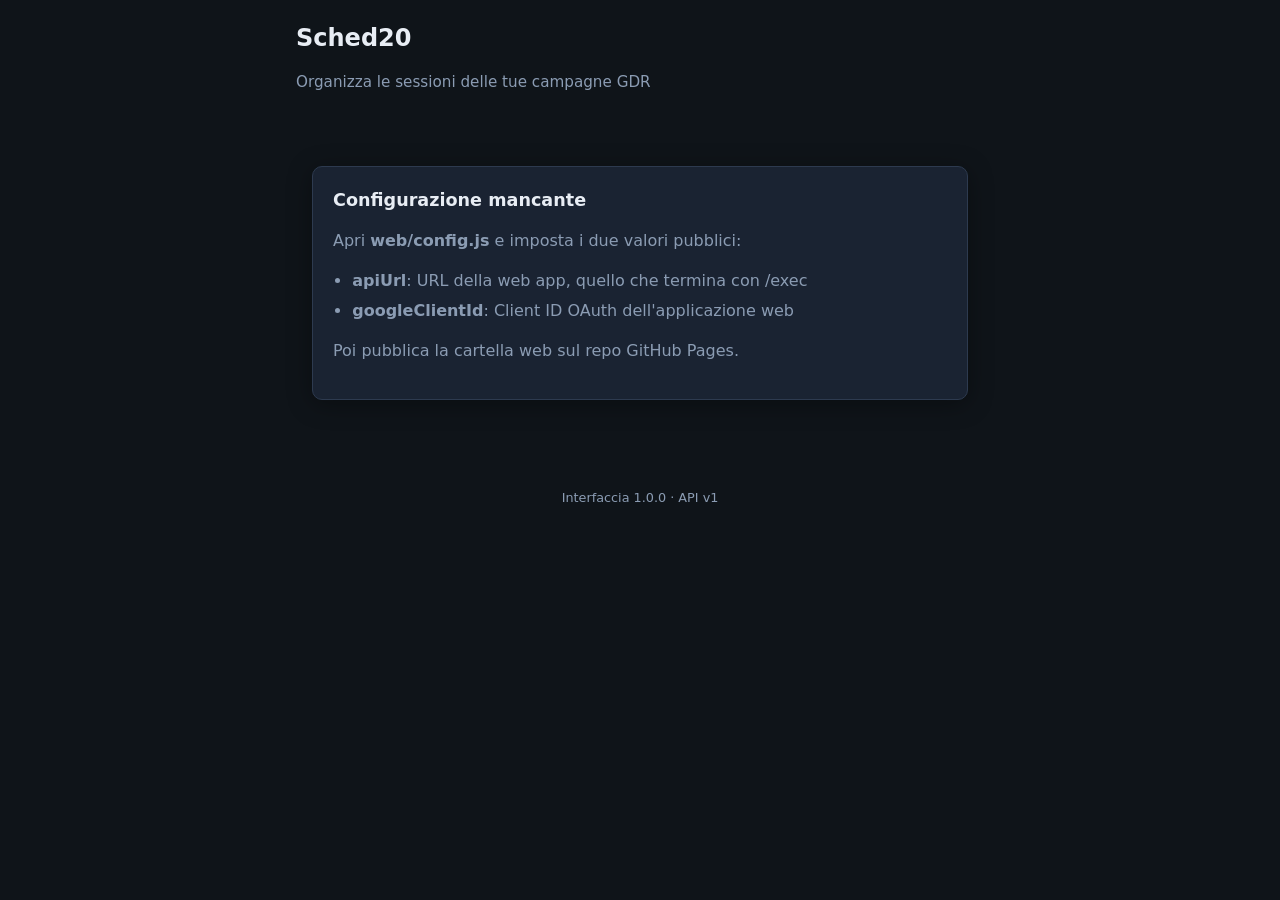
==== index.html @ 1bdba204 "chore(release): publish v1.0.0 Co-authored-by: Cursor <cursoragent@cursor.com>" ====
<!DOCTYPE html>
<html lang="it">
<head>
  <meta charset="utf-8">
  <meta name="viewport" content="width=device-width, initial-scale=1">
  <title>Sched20 – Master</title>
  <link rel="stylesheet" href="styles.css">
</head>
<body>
  <div class="container">
    <h1>Sched20</h1>
    <p class="subtitle">Organizza le sessioni delle tue campagne GDR</p>
    <noscript><p class="error">Serve JavaScript per usare Sched20.</p></noscript>
    <div id="message" hidden></div>
    <div id="app" class="loading">Caricamento…</div>
    <p class="version-line" id="versionLine"></p>
  </div>
  <script src="config.js"></script>
  <script src="https://accounts.google.com/gsi/client" async></script>
  <script src="client.js"></script>
  <script src="home.js"></script>
</body>
</html>
---- styles.css ----
:root {
  --bg: #0f1419;
  --surface: #1a2332;
  --surface2: #243044;
  --border: #2d3a4f;
  --text: #e8edf4;
  --muted: #8b9cb3;
  --accent: #5b8def;
  --accent-hover: #4a7de0;
  --yes: #3d9b6e;
  --maybe: #c9a227;
  --no: #c45c5c;
  --radius: 10px;
  --shadow: 0 4px 24px rgba(0, 0, 0, 0.35);
}

* {
  box-sizing: border-box;
}

body {
  margin: 0;
  font-family: "Segoe UI", system-ui, -apple-system, sans-serif;
  background: var(--bg);
  color: var(--text);
  line-height: 1.5;
  min-height: 100vh;
}

button,
input,
textarea {
  font-family: inherit;
}

.container {
  max-width: 720px;
  margin: 0 auto;
  padding: 1.25rem 1rem 3rem;
}

h1 {
  font-size: 1.5rem;
  font-weight: 700;
  margin: 0 0 0.25rem;
}

h2 {
  font-size: 1.1rem;
  font-weight: 600;
  margin: 0 0 0.75rem;
}

.subtitle {
  color: var(--muted);
  font-size: 0.95rem;
  margin-bottom: 1.5rem;
}

.card {
  background: var(--surface);
  border: 1px solid var(--border);
  border-radius: var(--radius);
  padding: 1.25rem;
  margin-bottom: 1rem;
  box-shadow: var(--shadow);
}

.card-muted {
  color: var(--muted);
  text-align: center;
  padding: 2rem 1.25rem;
}

.card-muted h2,
.card h2 {
  color: var(--text);
}

.setup-card {
  text-align: left;
}

.setup-card ul {
  margin: 0 0 1rem;
  padding-left: 1.2rem;
}

.setup-card li {
  margin: 0.35rem 0;
}

label {
  display: block;
  font-size: 0.85rem;
  color: var(--muted);
  margin-bottom: 0.35rem;
}

input[type="text"],
input[type="date"],
input[type="time"],
textarea {
  width: 100%;
  padding: 0.65rem 0.75rem;
  border: 1px solid var(--border);
  border-radius: 8px;
  background: var(--surface2);
  color: var(--text);
  font-size: 1rem;
  margin-bottom: 0.75rem;
}

textarea {
  min-height: 72px;
  resize: vertical;
}

input:focus,
textarea:focus {
  outline: 2px solid var(--accent);
  border-color: transparent;
}

.btn {
  display: inline-flex;
  align-items: center;
  justify-content: center;
  gap: 0.4rem;
  padding: 0.6rem 1rem;
  border: none;
  border-radius: 8px;
  font-size: 0.95rem;
  font-weight: 600;
  cursor: pointer;
  text-decoration: none;
  transition: background 0.15s, opacity 0.15s;
}

.btn:disabled {
  opacity: 0.5;
  cursor: not-allowed;
}

.btn-primary {
  background: var(--accent);
  color: #fff;
}

.btn-primary:hover:not(:disabled) {
  background: var(--accent-hover);
}

.btn-secondary {
  background: var(--surface2);
  color: var(--text);
  border: 1px solid var(--border);
}

.btn-secondary:hover:not(:disabled) {
  background: var(--border);
}

.btn-sm {
  padding: 0.4rem 0.65rem;
  font-size: 0.85rem;
}

.btn-vote {
  flex: 1 1 4.5rem;
  min-width: 0;
  padding: 0.5rem 0.4rem;
  font-size: 0.85rem;
  border: 1px solid var(--border);
  background: var(--surface2);
  color: var(--text);
  border-radius: 8px;
  cursor: pointer;
}

.btn-vote.active-yes {
  background: var(--yes);
  border-color: var(--yes);
  color: #fff;
}

.btn-vote.active-maybe {
  background: var(--maybe);
  border-color: var(--maybe);
  color: #1a1a1a;
}

.btn-vote.active-no {
  background: var(--no);
  border-color: var(--no);
  color: #fff;
}

.btn-danger {
  background: transparent;
  color: var(--no);
  border: 1px solid var(--no);
}

.btn-success {
  background: transparent;
  color: var(--yes);
  border: 1px solid var(--yes);
}

.form-row {
  display: flex;
  gap: 0.75rem;
  flex-wrap: wrap;
}

.form-row > * {
  flex: 1;
  min-width: 140px;
}

.header-row {
  display: flex;
  justify-content: space-between;
  align-items: center;
  gap: 0.75rem;
  flex-wrap: wrap;
  margin-bottom: 0.75rem;
}

.header-row h2 {
  margin: 0;
}

.campaign-list {
  list-style: none;
  padding: 0;
  margin: 0;
}

.campaign-item {
  display: flex;
  flex-direction: column;
  gap: 0.5rem;
  padding: 0.85rem 0;
  border-bottom: 1px solid var(--border);
}

.campaign-item:last-child {
  border-bottom: none;
  padding-bottom: 0;
}

.campaign-name {
  font-weight: 600;
  font-size: 1.05rem;
}

.link-row {
  display: flex;
  gap: 0.5rem;
  align-items: stretch;
  flex-wrap: wrap;
}

.link-row input {
  margin: 0;
  font-size: 0.8rem;
  flex: 1 1 12rem;
  min-width: 0;
}

.session-card {
  border: 1px solid var(--border);
  border-radius: var(--radius);
  padding: 1rem;
  margin-bottom: 0.75rem;
  background: var(--surface2);
}

.session-card.confirmed {
  border-color: var(--yes);
}

.session-header {
  display: flex;
  justify-content: space-between;
  align-items: flex-start;
  gap: 0.5rem;
  flex-wrap: wrap;
  margin-bottom: 0.5rem;
}

.session-header > div {
  min-width: 0;
  flex: 1 1 auto;
}

@media (max-width: 420px) {
  .session-header {
    flex-direction: column;
  }
}

.session-date {
  font-weight: 600;
  font-size: 1.05rem;
}

.session-notes {
  margin: 0.25rem 0 0;
  font-size: 0.9rem;
  color: var(--muted);
  white-space: pre-wrap;
}

.badge {
  font-size: 0.75rem;
  padding: 0.2rem 0.5rem;
  border-radius: 999px;
  font-weight: 600;
  white-space: nowrap;
}

.badge-proposed {
  background: rgba(91, 141, 239, 0.2);
  color: var(--accent);
}

.badge-confirmed {
  background: rgba(61, 155, 110, 0.2);
  color: var(--yes);
}

.vote-counts {
  display: flex;
  gap: 0.75rem;
  flex-wrap: wrap;
  font-size: 0.85rem;
  color: var(--muted);
  margin: 0.5rem 0 0.75rem;
}

.vote-counts span strong {
  color: var(--text);
}

.vote-row {
  display: flex;
  gap: 0.4rem;
  flex-wrap: wrap;
}

.master-actions {
  display: flex;
  gap: 0.5rem;
  flex-wrap: wrap;
  margin-top: 0.75rem;
  padding-top: 0.75rem;
  border-top: 1px solid var(--border);
}

.error {
  background: rgba(196, 92, 92, 0.15);
  border: 1px solid var(--no);
  color: #f0b0b0;
  padding: 0.75rem 1rem;
  border-radius: 8px;
  margin-bottom: 1rem;
  font-size: 0.9rem;
}

.success {
  background: rgba(61, 155, 110, 0.15);
  border: 1px solid var(--yes);
  color: #a8e0c4;
  padding: 0.75rem 1rem;
  border-radius: 8px;
  margin-bottom: 1rem;
  font-size: 0.9rem;
}

.loading {
  text-align: center;
  color: var(--muted);
  padding: 3rem 1rem;
}

.player-bar {
  display: flex;
  justify-content: space-between;
  align-items: center;
  gap: 0.75rem;
  flex-wrap: wrap;
  font-size: 0.9rem;
  color: var(--muted);
  margin-bottom: 1rem;
}

.player-bar strong {
  color: var(--text);
}

.empty {
  color: var(--muted);
  font-size: 0.95rem;
  padding: 1rem 0;
  text-align: center;
}

.top-link {
  margin-bottom: 1rem;
}

.top-link a {
  color: var(--accent);
  text-decoration: none;
  font-size: 0.9rem;
}

.top-link a:hover {
  text-decoration: underline;
}

.cal-hint {
  margin-top: 0.5rem;
  font-size: 0.85rem;
  color: var(--muted);
}

.cal-hint.cal-free { color: var(--yes); }
.cal-hint.cal-partial { color: var(--maybe); }
.cal-hint.cal-busy { color: var(--no); }

.version-line {
  margin: 1.5rem 0 0;
  text-align: center;
  color: var(--muted);
  font-size: 0.8rem;
}
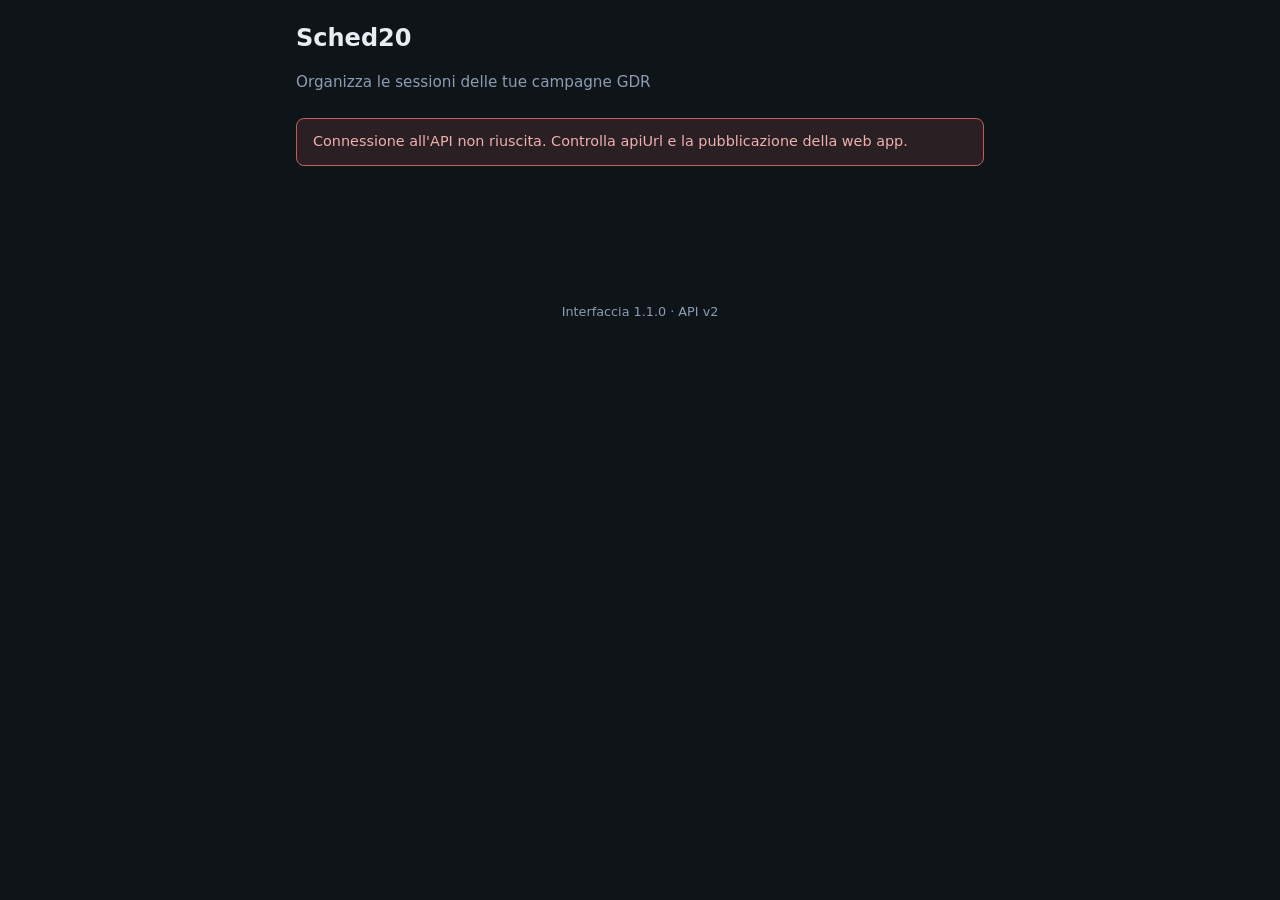
==== commit a63571bd: "chore(release): publish v1.1.0 Co-authored-by: Cursor <cursoragent@cursor.com>" ====
--- a/index.html
+++ b/index.html
@@ -16,7 +16,6 @@
     <p class="version-line" id="versionLine"></p>
   </div>
   <script src="config.js"></script>
-  <script src="https://accounts.google.com/gsi/client" async></script>
   <script src="client.js"></script>
   <script src="home.js"></script>
 </body>
--- a/styles.css
+++ b/styles.css
@@ -98,6 +98,7 @@
 }
 
 input[type="text"],
+input[type="password"],
 input[type="date"],
 input[type="time"],
 textarea {
@@ -387,14 +388,13 @@
 }
 
 .player-bar {
-  display: flex;
-  justify-content: space-between;
-  align-items: center;
-  gap: 0.75rem;
-  flex-wrap: wrap;
   font-size: 0.9rem;
   color: var(--muted);
   margin-bottom: 1rem;
+}
+
+.player-bar input {
+  max-width: 280px;
 }
 
 .player-bar strong {
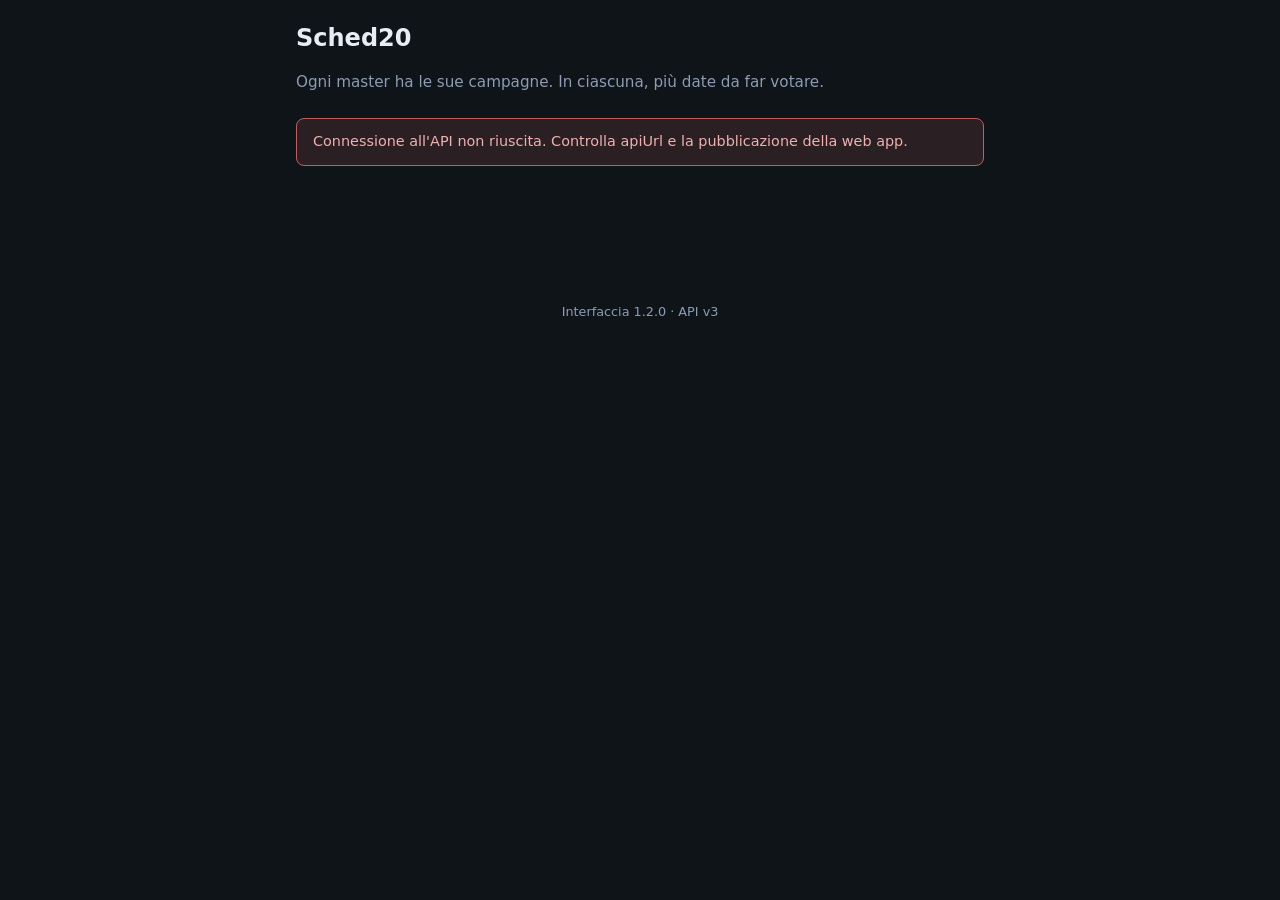
==== commit 84ef7abb: "chore(release): publish v1.2.0 Co-authored-by: Cursor <cursoragent@cursor.com>" ====
--- a/index.html
+++ b/index.html
@@ -9,7 +9,7 @@
 <body>
   <div class="container">
     <h1>Sched20</h1>
-    <p class="subtitle">Organizza le sessioni delle tue campagne GDR</p>
+    <p class="subtitle">Ogni master ha le sue campagne. In ciascuna, più date da far votare.</p>
     <noscript><p class="error">Serve JavaScript per usare Sched20.</p></noscript>
     <div id="message" hidden></div>
     <div id="app" class="loading">Caricamento…</div>
--- a/styles.css
+++ b/styles.css
@@ -333,6 +333,35 @@
   color: var(--yes);
 }
 
+.voter-list {
+  list-style: none;
+  margin: 0.5rem 0 0.25rem;
+  padding: 0;
+  display: flex;
+  flex-wrap: wrap;
+  gap: 0.4rem;
+}
+
+.voter-list li {
+  background: var(--surface2);
+  border: 1px solid var(--border);
+  border-radius: 999px;
+  padding: 0.2rem 0.65rem;
+  font-size: 0.82rem;
+  color: var(--muted);
+}
+
+.voter-list strong {
+  color: var(--text);
+  font-weight: 600;
+}
+
+.voter-empty {
+  margin: 0.35rem 0 0.15rem;
+  font-size: 0.82rem;
+  color: var(--muted);
+}
+
 .vote-counts {
   display: flex;
   gap: 0.75rem;
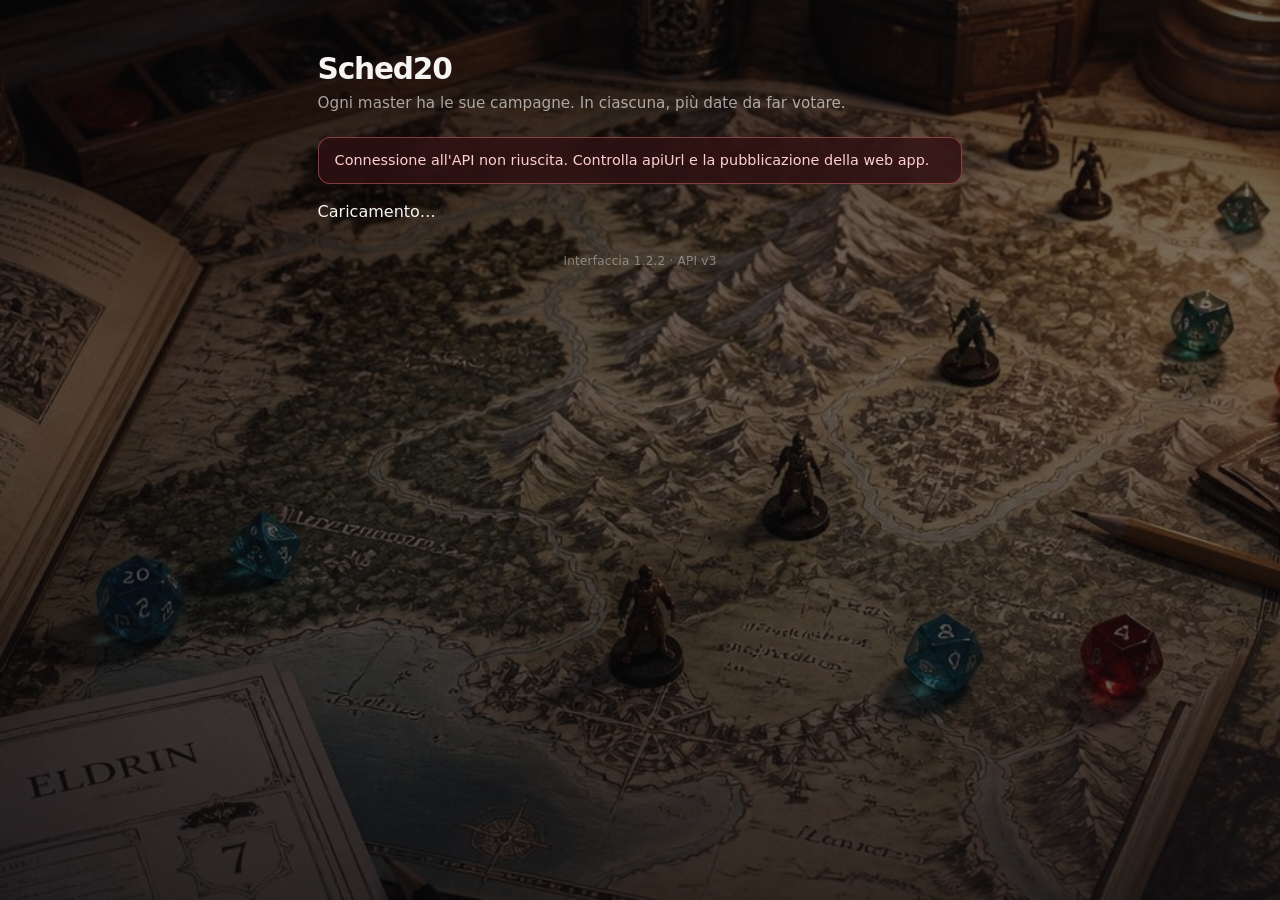
==== commit a1ee7344: "chore(release): publish v1.2.2 Co-authored-by: Cursor <cursoragent@cursor.com>" ====
--- a/index.html
+++ b/index.html
@@ -8,8 +8,10 @@
 </head>
 <body>
   <div class="container">
-    <h1>Sched20</h1>
-    <p class="subtitle">Ogni master ha le sue campagne. In ciascuna, più date da far votare.</p>
+    <header class="masthead">
+      <h1>Sched20</h1>
+      <p class="subtitle">Ogni master ha le sue campagne. In ciascuna, più date da far votare.</p>
+    </header>
     <noscript><p class="error">Serve JavaScript per usare Sched20.</p></noscript>
     <div id="message" hidden></div>
     <div id="app" class="loading">Caricamento…</div>
--- a/styles.css
+++ b/styles.css
@@ -1,30 +1,58 @@
 :root {
-  --bg: #0f1419;
-  --surface: #1a2332;
-  --surface2: #243044;
-  --border: #2d3a4f;
-  --text: #e8edf4;
-  --muted: #8b9cb3;
-  --accent: #5b8def;
-  --accent-hover: #4a7de0;
-  --yes: #3d9b6e;
-  --maybe: #c9a227;
-  --no: #c45c5c;
-  --radius: 10px;
-  --shadow: 0 4px 24px rgba(0, 0, 0, 0.35);
+  --bg: #0c0c0e;
+  --surface: rgba(16, 16, 18, 0.66);
+  --surface2: rgba(255, 255, 255, 0.05);
+  --border: rgba(255, 255, 255, 0.14);
+  --text: #f6f5f3;
+  --muted: rgba(246, 245, 243, 0.64);
+  --accent: #f4f2ee;
+  --accent-hover: #ffffff;
+  --accent-ink: #161616;
+  --yes: #3dcc8a;
+  --maybe: #e2b340;
+  --no: #f07178;
+  --radius: 16px;
+  --shadow: 0 1px 0 rgba(255, 255, 255, 0.06) inset, 0 18px 40px rgba(0, 0, 0, 0.38);
+  --font: ui-sans-serif, system-ui, -apple-system, "Segoe UI", sans-serif;
 }
 
 * {
   box-sizing: border-box;
 }
 
+html {
+  background: var(--bg);
+  color-scheme: dark;
+}
+
 body {
   margin: 0;
-  font-family: "Segoe UI", system-ui, -apple-system, sans-serif;
-  background: var(--bg);
+  font-family: var(--font);
+  background: transparent;
   color: var(--text);
   line-height: 1.5;
   min-height: 100vh;
+  -webkit-font-smoothing: antialiased;
+}
+
+body::before,
+body::after {
+  content: "";
+  position: fixed;
+  inset: 0;
+  pointer-events: none;
+}
+
+body::before {
+  z-index: -2;
+  background: url("sfondo.jpg") center 35% / cover no-repeat;
+  transform: scale(1.06);
+  filter: saturate(0.8);
+}
+
+body::after {
+  z-index: -1;
+  background: linear-gradient(180deg, rgba(8, 8, 10, 0.62), rgba(8, 8, 10, 0.48) 42%, rgba(8, 8, 10, 0.7));
 }
 
 button,
@@ -34,36 +62,66 @@
 }
 
 .container {
-  max-width: 720px;
+  max-width: 680px;
   margin: 0 auto;
-  padding: 1.25rem 1rem 3rem;
+  padding: 1.75rem 1.1rem 3rem;
+}
+
+@media (min-width: 720px) {
+  .container {
+    padding-top: 3.25rem;
+  }
+}
+
+.masthead {
+  margin-bottom: 0.25rem;
 }
 
 h1 {
-  font-size: 1.5rem;
-  font-weight: 700;
-  margin: 0 0 0.25rem;
+  font-size: 1.85rem;
+  font-weight: 600;
+  letter-spacing: -0.04em;
+  line-height: 1.15;
+  margin: 0 0 0.4rem;
 }
 
 h2 {
-  font-size: 1.1rem;
-  font-weight: 600;
-  margin: 0 0 0.75rem;
+  font-size: 1.05rem;
+  font-weight: 600;
+  letter-spacing: -0.02em;
+  margin: 0 0 0.65rem;
 }
 
 .subtitle {
   color: var(--muted);
   font-size: 0.95rem;
-  margin-bottom: 1.5rem;
+  margin: 0 0 1.35rem;
+}
+
+.card .subtitle {
+  margin-bottom: 1rem;
+}
+
+.section-label,
+.campaign-meta {
+  color: var(--muted);
+  font-size: 0.85rem;
+  margin: 0 0 0.85rem;
+}
+
+.campaign-meta {
+  margin: 0.15rem 0 0.15rem;
 }
 
 .card {
   background: var(--surface);
   border: 1px solid var(--border);
   border-radius: var(--radius);
-  padding: 1.25rem;
-  margin-bottom: 1rem;
+  padding: 1.2rem 1.2rem 1.15rem;
+  margin-bottom: 0.85rem;
   box-shadow: var(--shadow);
+  backdrop-filter: blur(22px) saturate(1.3);
+  -webkit-backdrop-filter: blur(22px) saturate(1.3);
 }
 
 .card-muted {
@@ -92,7 +150,9 @@
 
 label {
   display: block;
-  font-size: 0.85rem;
+  font-size: 0.78rem;
+  font-weight: 600;
+  letter-spacing: 0.01em;
   color: var(--muted);
   margin-bottom: 0.35rem;
 }
@@ -103,23 +163,29 @@
 input[type="time"],
 textarea {
   width: 100%;
-  padding: 0.65rem 0.75rem;
-  border: 1px solid var(--border);
-  border-radius: 8px;
-  background: var(--surface2);
+  padding: 0.7rem 0.85rem;
+  border: 1px solid rgba(255, 255, 255, 0.12);
+  border-radius: 12px;
+  background: rgba(0, 0, 0, 0.28);
   color: var(--text);
   font-size: 1rem;
-  margin-bottom: 0.75rem;
+  margin-bottom: 0.85rem;
+}
+
+input::placeholder,
+textarea::placeholder {
+  color: rgba(246, 245, 243, 0.38);
 }
 
 textarea {
-  min-height: 72px;
+  min-height: 76px;
   resize: vertical;
 }
 
 input:focus,
 textarea:focus {
-  outline: 2px solid var(--accent);
+  outline: 2px solid rgba(255, 255, 255, 0.85);
+  outline-offset: 1px;
   border-color: transparent;
 }
 
@@ -128,24 +194,25 @@
   align-items: center;
   justify-content: center;
   gap: 0.4rem;
-  padding: 0.6rem 1rem;
-  border: none;
-  border-radius: 8px;
-  font-size: 0.95rem;
-  font-weight: 600;
+  padding: 0.62rem 1rem;
+  border: 1px solid transparent;
+  border-radius: 12px;
+  font-size: 0.92rem;
+  font-weight: 600;
+  letter-spacing: -0.01em;
   cursor: pointer;
   text-decoration: none;
-  transition: background 0.15s, opacity 0.15s;
+  transition: background 0.15s, border-color 0.15s, opacity 0.15s;
 }
 
 .btn:disabled {
-  opacity: 0.5;
+  opacity: 0.45;
   cursor: not-allowed;
 }
 
 .btn-primary {
   background: var(--accent);
-  color: #fff;
+  color: var(--accent-ink);
 }
 
 .btn-primary:hover:not(:disabled) {
@@ -153,60 +220,88 @@
 }
 
 .btn-secondary {
-  background: var(--surface2);
-  color: var(--text);
+  background: rgba(255, 255, 255, 0.06);
+  color: var(--text);
+  border-color: var(--border);
+}
+
+.btn-secondary:hover:not(:disabled) {
+  background: rgba(255, 255, 255, 0.12);
+}
+
+@media (max-width: 640px) {
+  .card > .btn:not(.btn-sm) {
+    width: 100%;
+  }
+}
+
+.btn-sm {
+  padding: 0.42rem 0.7rem;
+  font-size: 0.82rem;
+  border-radius: 10px;
+}
+
+.vote-row {
+  display: grid;
+  grid-template-columns: repeat(3, 1fr);
+  gap: 0;
   border: 1px solid var(--border);
-}
-
-.btn-secondary:hover:not(:disabled) {
-  background: var(--border);
-}
-
-.btn-sm {
-  padding: 0.4rem 0.65rem;
+  border-radius: 12px;
+  overflow: hidden;
+  background: rgba(0, 0, 0, 0.22);
+}
+
+.btn-vote {
+  min-width: 0;
+  padding: 0.55rem 0.4rem;
   font-size: 0.85rem;
-}
-
-.btn-vote {
-  flex: 1 1 4.5rem;
-  min-width: 0;
-  padding: 0.5rem 0.4rem;
-  font-size: 0.85rem;
-  border: 1px solid var(--border);
-  background: var(--surface2);
-  color: var(--text);
-  border-radius: 8px;
+  font-weight: 600;
+  border: none;
+  border-radius: 0;
+  background: transparent;
+  color: var(--text);
   cursor: pointer;
+  font-family: inherit;
+}
+
+.btn-vote + .btn-vote {
+  border-left: 1px solid var(--border);
 }
 
 .btn-vote.active-yes {
   background: var(--yes);
-  border-color: var(--yes);
-  color: #fff;
+  color: #062216;
 }
 
 .btn-vote.active-maybe {
   background: var(--maybe);
-  border-color: var(--maybe);
-  color: #1a1a1a;
+  color: #1c1404;
 }
 
 .btn-vote.active-no {
   background: var(--no);
-  border-color: var(--no);
-  color: #fff;
-}
-
-.btn-danger {
-  background: transparent;
-  color: var(--no);
-  border: 1px solid var(--no);
-}
-
+  color: #2a090c;
+}
+
+.btn-danger,
 .btn-success {
   background: transparent;
+  border-radius: 10px;
+}
+
+.btn-danger {
+  color: var(--no);
+  border: 1px solid rgba(240, 113, 120, 0.55);
+}
+
+.btn-success {
   color: var(--yes);
-  border: 1px solid var(--yes);
+  border: 1px solid rgba(61, 204, 138, 0.55);
+}
+
+.btn-danger:hover:not(:disabled),
+.btn-success:hover:not(:disabled) {
+  background: rgba(255, 255, 255, 0.06);
 }
 
 .form-row {
@@ -226,7 +321,7 @@
   align-items: center;
   gap: 0.75rem;
   flex-wrap: wrap;
-  margin-bottom: 0.75rem;
+  margin-bottom: 0.85rem;
 }
 
 .header-row h2 {
@@ -242,9 +337,13 @@
 .campaign-item {
   display: flex;
   flex-direction: column;
-  gap: 0.5rem;
-  padding: 0.85rem 0;
-  border-bottom: 1px solid var(--border);
+  gap: 0.55rem;
+  padding: 0.95rem 0;
+  border-bottom: 1px solid rgba(255, 255, 255, 0.1);
+}
+
+.campaign-item:first-child {
+  padding-top: 0.15rem;
 }
 
 .campaign-item:last-child {
@@ -254,33 +353,39 @@
 
 .campaign-name {
   font-weight: 600;
+  letter-spacing: -0.02em;
   font-size: 1.05rem;
 }
 
 .link-row {
   display: flex;
-  gap: 0.5rem;
-  align-items: stretch;
+  gap: 0.45rem;
+  align-items: center;
   flex-wrap: wrap;
 }
 
 .link-row input {
   margin: 0;
+  height: 2.15rem;
   font-size: 0.8rem;
   flex: 1 1 12rem;
   min-width: 0;
 }
 
 .session-card {
-  border: 1px solid var(--border);
-  border-radius: var(--radius);
+  border: 1px solid rgba(255, 255, 255, 0.1);
+  border-radius: 14px;
   padding: 1rem;
-  margin-bottom: 0.75rem;
-  background: var(--surface2);
+  margin-bottom: 0.7rem;
+  background: rgba(255, 255, 255, 0.04);
+}
+
+.session-card:last-child {
+  margin-bottom: 0;
 }
 
 .session-card.confirmed {
-  border-color: var(--yes);
+  border-color: rgba(61, 204, 138, 0.55);
 }
 
 .session-header {
@@ -289,7 +394,7 @@
   align-items: flex-start;
   gap: 0.5rem;
   flex-wrap: wrap;
-  margin-bottom: 0.5rem;
+  margin-bottom: 0.65rem;
 }
 
 .session-header > div {
@@ -297,15 +402,10 @@
   flex: 1 1 auto;
 }
 
-@media (max-width: 420px) {
-  .session-header {
-    flex-direction: column;
-  }
-}
-
 .session-date {
   font-weight: 600;
-  font-size: 1.05rem;
+  letter-spacing: -0.02em;
+  font-size: 1.02rem;
 }
 
 .session-notes {
@@ -316,98 +416,96 @@
 }
 
 .badge {
-  font-size: 0.75rem;
-  padding: 0.2rem 0.5rem;
+  font-size: 0.72rem;
+  padding: 0.22rem 0.55rem;
   border-radius: 999px;
   font-weight: 600;
+  letter-spacing: 0.02em;
   white-space: nowrap;
 }
 
 .badge-proposed {
-  background: rgba(91, 141, 239, 0.2);
-  color: var(--accent);
+  background: rgba(255, 255, 255, 0.1);
+  color: var(--text);
 }
 
 .badge-confirmed {
-  background: rgba(61, 155, 110, 0.2);
+  background: rgba(61, 204, 138, 0.16);
   color: var(--yes);
 }
 
 .voter-list {
   list-style: none;
-  margin: 0.5rem 0 0.25rem;
+  margin: 0 0 0.7rem;
   padding: 0;
   display: flex;
   flex-wrap: wrap;
-  gap: 0.4rem;
+  gap: 0.35rem;
 }
 
 .voter-list li {
-  background: var(--surface2);
-  border: 1px solid var(--border);
+  background: rgba(255, 255, 255, 0.06);
+  border: 1px solid rgba(255, 255, 255, 0.1);
   border-radius: 999px;
-  padding: 0.2rem 0.65rem;
+  padding: 0.18rem 0.6rem;
+  font-size: 0.8rem;
+  color: var(--muted);
+}
+
+.voter-list strong {
+  color: var(--text);
+  font-weight: 600;
+}
+
+.voter-empty {
+  margin: 0 0 0.65rem;
   font-size: 0.82rem;
   color: var(--muted);
 }
 
-.voter-list strong {
-  color: var(--text);
-  font-weight: 600;
-}
-
-.voter-empty {
-  margin: 0.35rem 0 0.15rem;
+.vote-counts {
+  display: flex;
+  gap: 0.85rem;
+  flex-wrap: wrap;
   font-size: 0.82rem;
   color: var(--muted);
-}
-
-.vote-counts {
-  display: flex;
-  gap: 0.75rem;
-  flex-wrap: wrap;
-  font-size: 0.85rem;
-  color: var(--muted);
-  margin: 0.5rem 0 0.75rem;
+  margin: 0 0 0.7rem;
 }
 
 .vote-counts span strong {
   color: var(--text);
-}
-
-.vote-row {
-  display: flex;
-  gap: 0.4rem;
-  flex-wrap: wrap;
+  font-weight: 600;
 }
 
 .master-actions {
   display: flex;
   gap: 0.5rem;
   flex-wrap: wrap;
-  margin-top: 0.75rem;
-  padding-top: 0.75rem;
-  border-top: 1px solid var(--border);
-}
-
-.error {
-  background: rgba(196, 92, 92, 0.15);
-  border: 1px solid var(--no);
-  color: #f0b0b0;
+  margin-top: 0.8rem;
+  padding-top: 0.8rem;
+  border-top: 1px solid rgba(255, 255, 255, 0.1);
+}
+
+.error,
+.success {
+  border-radius: 12px;
   padding: 0.75rem 1rem;
-  border-radius: 8px;
   margin-bottom: 1rem;
   font-size: 0.9rem;
+  backdrop-filter: blur(16px);
+  -webkit-backdrop-filter: blur(16px);
+}
+
+.error {
+  background: rgba(48, 16, 18, 0.78);
+  border: 1px solid rgba(240, 113, 120, 0.45);
+  color: #ffd0d3;
 }
 
 .success {
-  background: rgba(61, 155, 110, 0.15);
-  border: 1px solid var(--yes);
-  color: #a8e0c4;
-  padding: 0.75rem 1rem;
-  border-radius: 8px;
-  margin-bottom: 1rem;
-  font-size: 0.9rem;
+  background: rgba(12, 40, 26, 0.78);
+  border: 1px solid rgba(61, 204, 138, 0.4);
+  color: #c8f5df;
 }
 
 .loading {
@@ -419,11 +517,18 @@
 .player-bar {
   font-size: 0.9rem;
   color: var(--muted);
-  margin-bottom: 1rem;
+  margin-bottom: 0.85rem;
+  background: var(--surface);
+  border: 1px solid var(--border);
+  border-radius: var(--radius);
+  padding: 0.95rem 1.15rem 0.15rem;
+  box-shadow: var(--shadow);
+  backdrop-filter: blur(22px) saturate(1.3);
+  -webkit-backdrop-filter: blur(22px) saturate(1.3);
 }
 
 .player-bar input {
-  max-width: 280px;
+  max-width: 20rem;
 }
 
 .player-bar strong {
@@ -433,22 +538,37 @@
 .empty {
   color: var(--muted);
   font-size: 0.95rem;
-  padding: 1rem 0;
+  padding: 0.4rem 0 0.2rem;
   text-align: center;
 }
 
 .top-link {
-  margin-bottom: 1rem;
+  margin-bottom: 0.85rem;
+}
+
+.brand {
+  display: inline-block;
+  margin-bottom: 0.45rem;
+  color: rgba(246, 245, 243, 0.72);
+  font-size: 0.75rem;
+  font-weight: 700;
+  letter-spacing: 0.12em;
+  text-transform: uppercase;
+  text-decoration: none;
+}
+
+.brand:hover {
+  color: #fff;
 }
 
 .top-link a {
-  color: var(--accent);
+  color: rgba(246, 245, 243, 0.8);
   text-decoration: none;
-  font-size: 0.9rem;
+  font-size: 0.88rem;
 }
 
 .top-link a:hover {
-  text-decoration: underline;
+  color: #fff;
 }
 
 .cal-hint {
@@ -462,8 +582,9 @@
 .cal-hint.cal-busy { color: var(--no); }
 
 .version-line {
-  margin: 1.5rem 0 0;
+  margin: 1.75rem 0 0;
   text-align: center;
-  color: var(--muted);
-  font-size: 0.8rem;
-}
+  color: rgba(246, 245, 243, 0.42);
+  font-size: 0.75rem;
+  letter-spacing: 0.02em;
+}
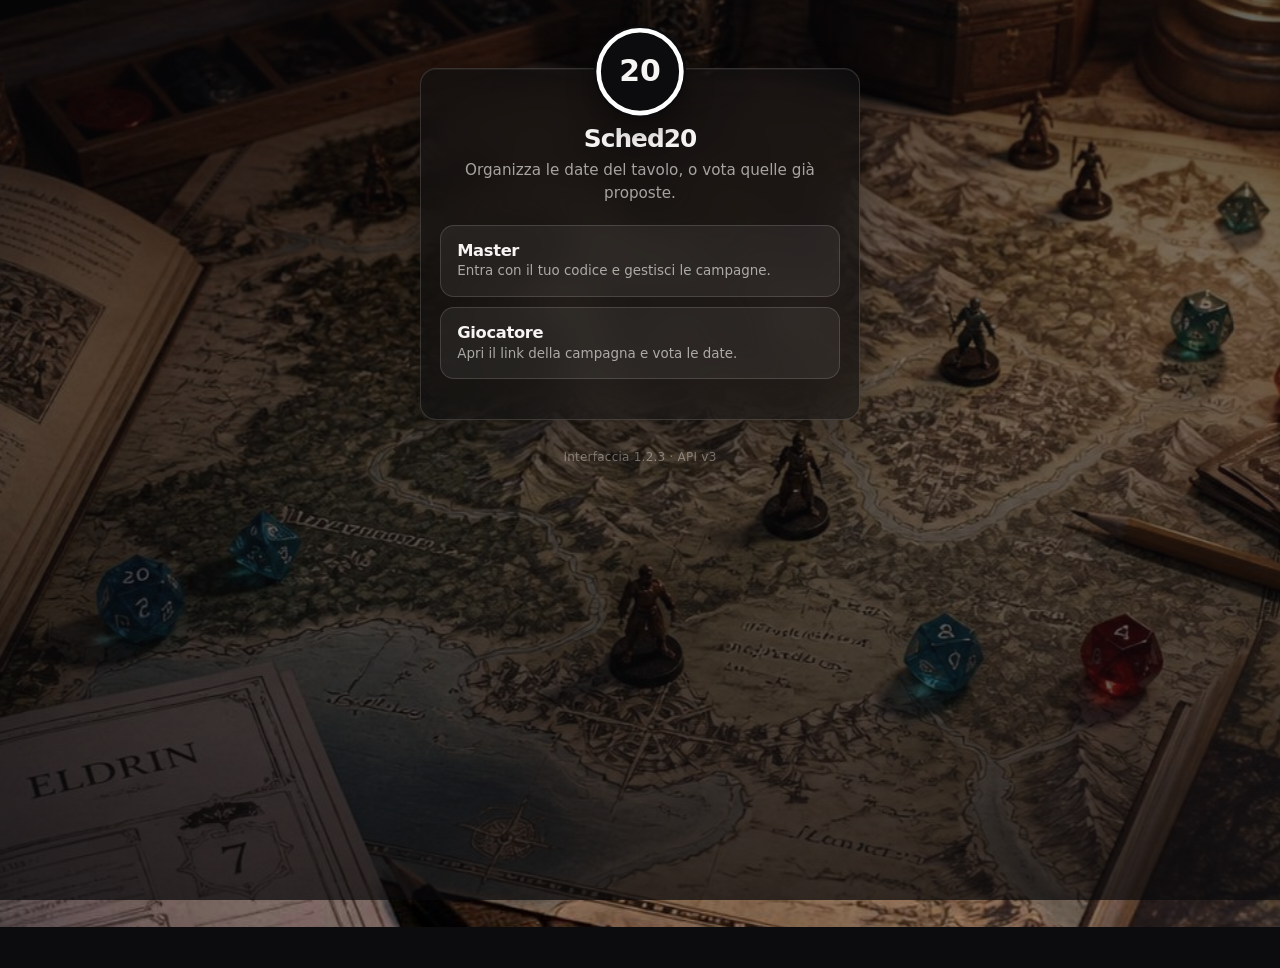
==== commit 0aea050d: "chore(release): publish v1.2.3 Co-authored-by: Cursor <cursoragent@cursor.com>" ====
--- a/index.html
+++ b/index.html
@@ -3,18 +3,15 @@
 <head>
   <meta charset="utf-8">
   <meta name="viewport" content="width=device-width, initial-scale=1">
-  <title>Sched20 – Master</title>
+  <title>Sched20</title>
   <link rel="stylesheet" href="styles.css">
 </head>
 <body>
-  <div class="container">
-    <header class="masthead">
-      <h1>Sched20</h1>
-      <p class="subtitle">Ogni master ha le sue campagne. In ciascuna, più date da far votare.</p>
-    </header>
+  <div class="stage" id="stage">
+    <img class="logo-badge" src="logo.svg" alt="Sched20">
     <noscript><p class="error">Serve JavaScript per usare Sched20.</p></noscript>
+    <div id="app" class="loading">Caricamento…</div>
     <div id="message" hidden></div>
-    <div id="app" class="loading">Caricamento…</div>
     <p class="version-line" id="versionLine"></p>
   </div>
   <script src="config.js"></script>
--- a/styles.css
+++ b/styles.css
@@ -588,3 +588,103 @@
   font-size: 0.75rem;
   letter-spacing: 0.02em;
 }
+
+.stage {
+  width: min(440px, calc(100% - 1.5rem));
+  margin: 4.25rem auto 2.5rem;
+  position: relative;
+}
+
+.stage-wide {
+  width: min(680px, calc(100% - 1.5rem));
+}
+
+.logo-badge {
+  position: absolute;
+  z-index: 2;
+  top: 0;
+  left: 50%;
+  width: 92px;
+  height: 92px;
+  transform: translate(-50%, -46%);
+  border-radius: 50%;
+  background: #0c0c0e;
+  box-shadow: 0 10px 28px rgba(0, 0, 0, 0.45);
+}
+
+.stage .card:first-child {
+  padding-top: 3.5rem;
+}
+
+.role-card {
+  text-align: center;
+  min-height: 22rem;
+}
+
+.role-card h1 {
+  font-size: 1.55rem;
+  margin-bottom: 0.35rem;
+}
+
+.role-card .subtitle {
+  margin-bottom: 1.25rem;
+}
+
+.role-list {
+  display: flex;
+  flex-direction: column;
+  gap: 0.65rem;
+  text-align: left;
+}
+
+.role-btn {
+  width: 100%;
+  display: flex;
+  flex-direction: column;
+  align-items: flex-start;
+  gap: 0.15rem;
+  padding: 0.95rem 1rem;
+  border-radius: 14px;
+  border: 1px solid var(--border);
+  background: rgba(255, 255, 255, 0.06);
+  color: var(--text);
+  cursor: pointer;
+  font-family: inherit;
+}
+
+.role-btn strong {
+  font-size: 1.02rem;
+  font-weight: 600;
+  letter-spacing: -0.02em;
+}
+
+.role-btn span {
+  color: var(--muted);
+  font-size: 0.84rem;
+  line-height: 1.35;
+}
+
+.role-btn:hover {
+  background: rgba(255, 255, 255, 0.12);
+}
+
+.role-btn:focus-visible {
+  outline: 2px solid rgba(255, 255, 255, 0.85);
+  outline-offset: 2px;
+}
+
+.text-back {
+  display: inline-flex;
+  margin: 0 0 0.85rem;
+  padding: 0;
+  border: none;
+  background: none;
+  color: var(--muted);
+  font: inherit;
+  font-size: 0.88rem;
+  cursor: pointer;
+}
+
+.text-back:hover {
+  color: var(--text);
+}
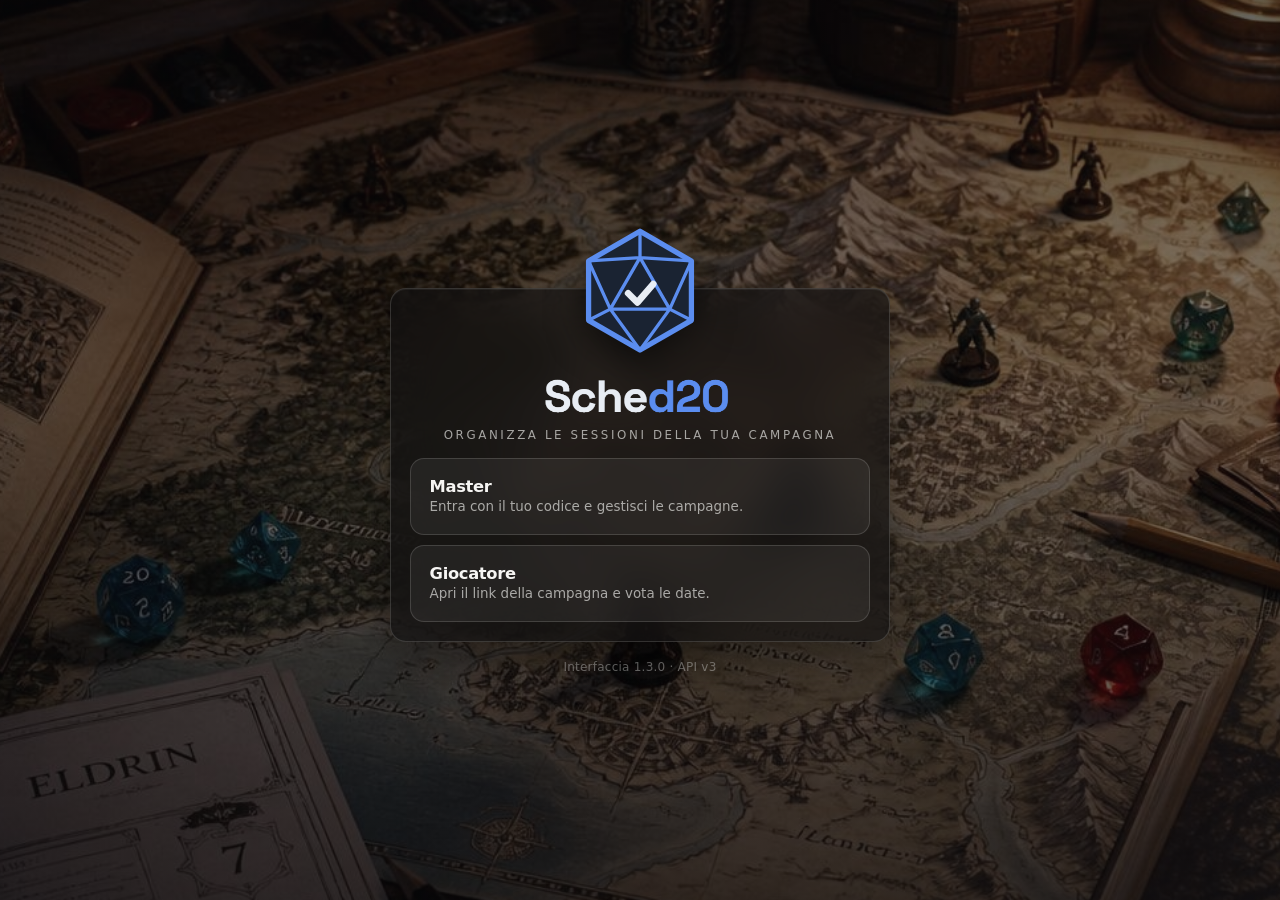
==== commit b5eb1451: "chore(release): publish v1.3.0 Co-authored-by: Cursor <cursoragent@cursor.com>" ====
--- a/index.html
+++ b/index.html
@@ -4,9 +4,21 @@
   <meta charset="utf-8">
   <meta name="viewport" content="width=device-width, initial-scale=1">
   <title>Sched20</title>
+  <link rel="icon" type="image/svg+xml" href="favicon.svg">
+  <link rel="apple-touch-icon" href="apple-touch-icon.png">
+  <link rel="manifest" href="manifest.webmanifest">
+  <meta name="theme-color" content="#0c0c0e">
+  <meta property="og:type" content="website">
+  <meta property="og:site_name" content="Sched20">
+  <meta property="og:title" content="Sched20">
+  <meta property="og:description" content="Organizza le sessioni della tua campagna">
+  <meta property="og:image" content="https://sched20.github.io/og-image.png">
+  <meta property="og:image:width" content="1200">
+  <meta property="og:image:height" content="630">
+  <meta name="twitter:card" content="summary_large_image">
   <link rel="stylesheet" href="styles.css">
 </head>
-<body>
+<body class="home">
   <div class="stage" id="stage">
     <img class="logo-badge" src="logo.svg" alt="Sched20">
     <noscript><p class="error">Serve JavaScript per usare Sched20.</p></noscript>
--- a/styles.css
+++ b/styles.css
@@ -13,6 +13,7 @@
   --no: #f07178;
   --radius: 16px;
   --shadow: 0 1px 0 rgba(255, 255, 255, 0.06) inset, 0 18px 40px rgba(0, 0, 0, 0.38);
+  --badge: clamp(72px, 15vh, 116px);
   --font: ui-sans-serif, system-ui, -apple-system, "Segoe UI", sans-serif;
 }
 
@@ -547,8 +548,10 @@
 }
 
 .brand {
-  display: inline-block;
-  margin-bottom: 0.45rem;
+  display: inline-flex;
+  align-items: center;
+  gap: 0.6rem;
+  margin-bottom: 0.6rem;
   color: rgba(246, 245, 243, 0.72);
   font-size: 0.75rem;
   font-weight: 700;
@@ -591,7 +594,7 @@
 
 .stage {
   width: min(440px, calc(100% - 1.5rem));
-  margin: 4.25rem auto 2.5rem;
+  margin: 0 auto;
   position: relative;
 }
 
@@ -604,21 +607,18 @@
   z-index: 2;
   top: 0;
   left: 50%;
-  width: 92px;
-  height: 92px;
-  transform: translate(-50%, -46%);
-  border-radius: 50%;
-  background: #0c0c0e;
-  box-shadow: 0 10px 28px rgba(0, 0, 0, 0.45);
+  width: var(--badge);
+  height: var(--badge);
+  transform: translate(-50%, -48%);
+  filter: drop-shadow(0 8px 18px rgba(0, 0, 0, 0.55));
 }
 
 .stage .card:first-child {
-  padding-top: 3.5rem;
+  padding-top: calc(var(--badge) * 0.52 + 0.9rem);
 }
 
 .role-card {
   text-align: center;
-  min-height: 22rem;
 }
 
 .role-card h1 {
@@ -688,3 +688,151 @@
 .text-back:hover {
   color: var(--text);
 }
+
+.recent-list {
+  list-style: none;
+  margin: 0 0 1rem;
+  padding: 0;
+  display: flex;
+  flex-direction: column;
+  gap: 0.45rem;
+}
+
+.recent-list a {
+  display: flex;
+  flex-direction: column;
+  gap: 0.1rem;
+  padding: 0.75rem 0.9rem;
+  border-radius: 14px;
+  border: 1px solid var(--border);
+  background: rgba(255, 255, 255, 0.06);
+  color: var(--text);
+  text-decoration: none;
+}
+
+.recent-list a:hover {
+  background: rgba(255, 255, 255, 0.12);
+}
+
+.recent-list strong {
+  font-weight: 600;
+  letter-spacing: -0.02em;
+}
+
+.recent-list span {
+  color: var(--muted);
+  font-size: 0.8rem;
+}
+
+.confirmed-line {
+  margin: 0 0 0.85rem;
+  color: var(--yes);
+  font-size: 0.92rem;
+  font-weight: 600;
+}
+
+.wordmark {
+  margin: 0 0 0.5rem;
+  line-height: 0;
+}
+
+.wordmark img {
+  display: block;
+  height: clamp(1.9rem, 5vh, 2.8rem);
+  width: auto;
+  margin: 0 auto;
+}
+
+.tagline {
+  margin: 0 0 0.85rem;
+  text-align: center;
+  color: var(--muted);
+  font-size: 0.68rem;
+  font-weight: 500;
+  letter-spacing: 0.22em;
+  text-transform: uppercase;
+}
+
+.brand-mark {
+  display: block;
+  width: 2.1rem;
+  height: 2.1rem;
+}
+
+.brand-word {
+  display: block;
+  height: 1.4rem;
+  width: auto;
+}
+
+/* Home: contenuto centrato in verticale, senza scroll se lo spazio basta */
+body.home {
+  min-height: 100vh;
+  min-height: 100dvh;
+  display: flex;
+  flex-direction: column;
+  justify-content: center;
+  padding: calc(var(--badge) * 0.48 + 1rem) 0 1rem;
+}
+
+body.home .version-line {
+  margin-top: 1rem;
+}
+
+body.home .stage .card:last-of-type {
+  margin-bottom: 0;
+}
+
+@media (min-width: 1200px) and (min-height: 860px) {
+  :root {
+    --badge: 132px;
+  }
+
+  body.home .stage {
+    width: 500px;
+  }
+
+  .wordmark img {
+    height: 3.1rem;
+  }
+
+  .tagline {
+    font-size: 0.74rem;
+  }
+
+  .role-btn {
+    padding: 1.1rem 1.15rem;
+  }
+}
+
+@media (max-width: 400px) {
+  .tagline {
+    font-size: 0.62rem;
+    letter-spacing: 0.12em;
+  }
+}
+
+@media (max-width: 340px) {
+  .tagline {
+    font-size: 0.56rem;
+    letter-spacing: 0.06em;
+  }
+}
+
+@media (max-height: 640px) {
+  .role-btn {
+    padding: 0.6rem 0.9rem;
+  }
+
+  .role-btn span {
+    font-size: 0.78rem;
+  }
+
+  .tagline {
+    margin-bottom: 0.6rem;
+  }
+
+  body.home .version-line {
+    display: none;
+  }
+}
